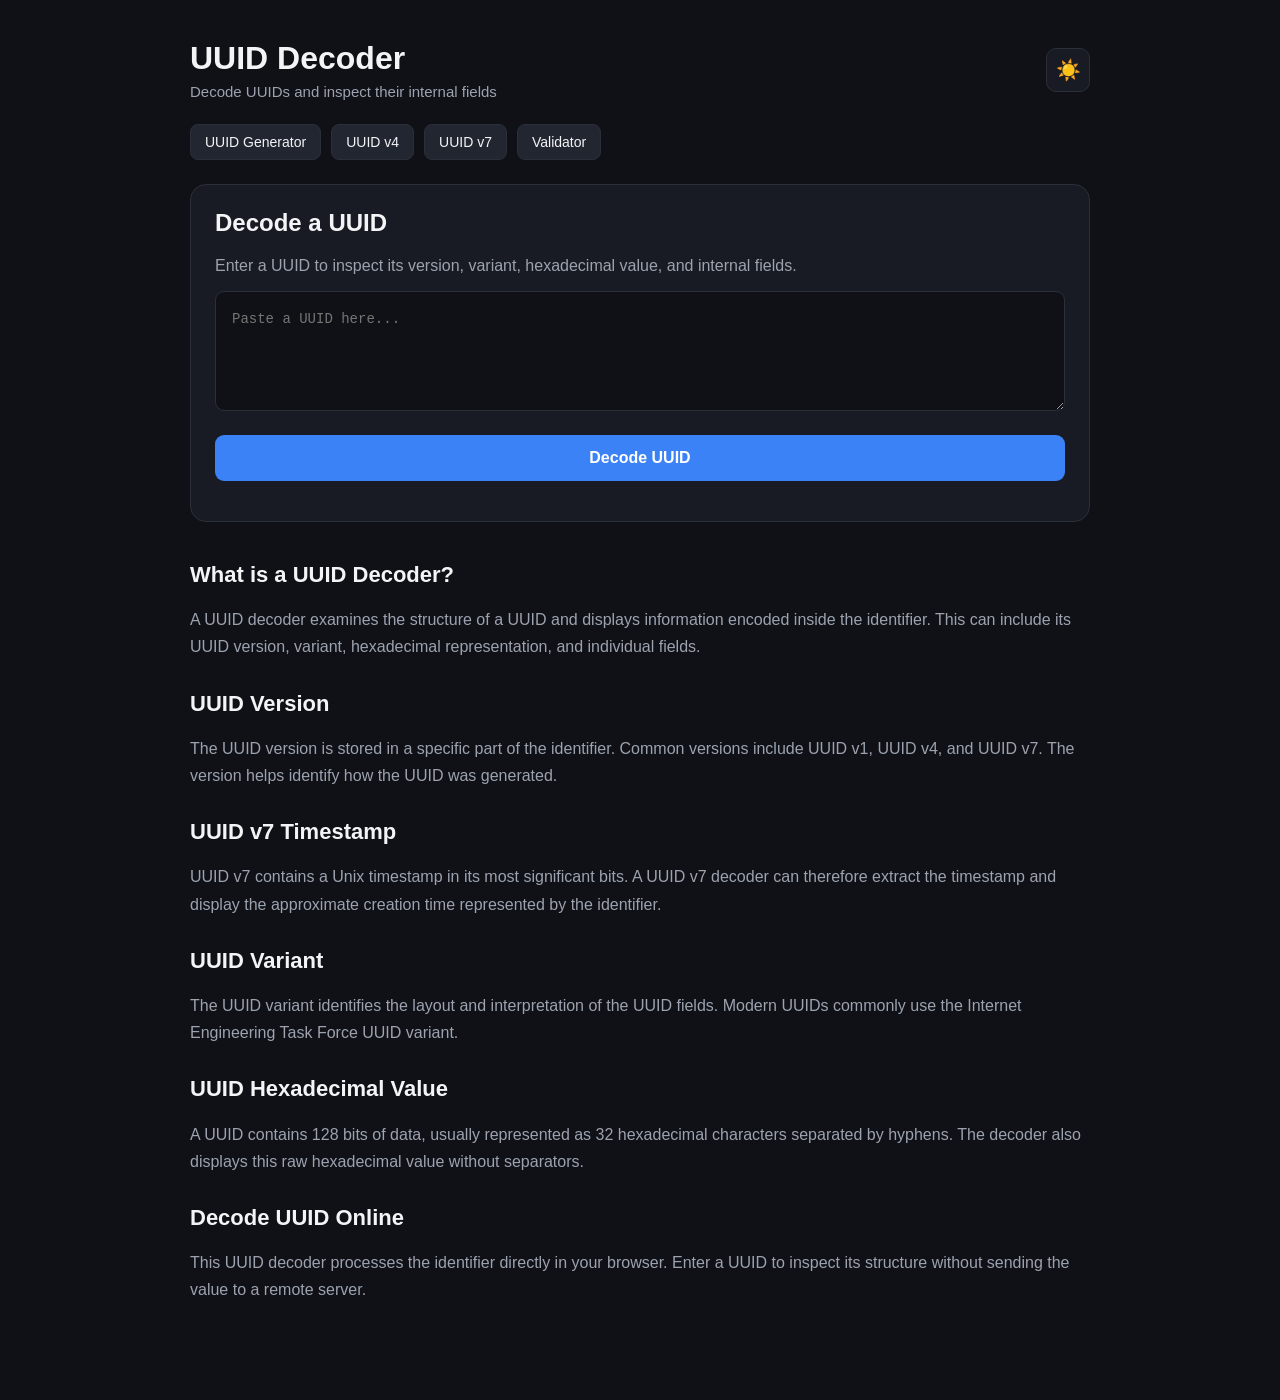
==== uuid-decoder.html @ 00019087 "Add files via upload" ====
<!DOCTYPE html>
<html lang="en">

<head>

    <meta charset="UTF-8">

    <meta
        name="viewport"
        content="width=device-width, initial-scale=1.0"
    >

    <title>UUID Decoder - Decode UUIDs Online</title>

    <meta
        name="description"
        content="Free online UUID decoder. Decode UUIDs and inspect their version, variant, timestamp, hexadecimal value, and individual fields."
    >

    <meta
        name="robots"
        content="index, follow"
    >

    <link
        rel="stylesheet"
        href="style.css"
    >

</head>

<body>

<main class="container">

    <header class="header">

        <div>

            <h1>UUID Decoder</h1>

            <p>
                Decode UUIDs and inspect their internal fields
            </p>

        </div>

        <button
            id="themeButton"
            class="theme-button"
        >
            ☀️
        </button>

    </header>


<div class="page-navigation">

    <a href="index.html">
        UUID Generator
    </a>

    <a href="uuid-v4-generator.html">
        UUID v4
    </a>

    <a href="uuid-v7-generator.html">
        UUID v7
    </a>

    <a href="uuid-validator.html">
        Validator
    </a>

</div>


    <section
        class="decoder"
        id="decoderTool"
        style="display: block;"
    >

        <h2>
            Decode a UUID
        </h2>

        <p class="decoder-description">
            Enter a UUID to inspect its version, variant,
            hexadecimal value, and internal fields.
        </p>


        <textarea
            id="decoderInput"
            class="decoder-input"
            placeholder="Paste a UUID here..."
        ></textarea>


        <button
            id="decodeButton"
            class="generate-button"
        >
            Decode UUID
        </button>


        <div
            id="decoderResults"
            class="decoder-results"
        ></div>

    </section>


    <section class="info">

        <h2>
            What is a UUID Decoder?
        </h2>

        <p>
            A UUID decoder examines the structure of a UUID and
            displays information encoded inside the identifier.
            This can include its UUID version, variant, hexadecimal
            representation, and individual fields.
        </p>


        <h2>
            UUID Version
        </h2>

        <p>
            The UUID version is stored in a specific part of the
            identifier. Common versions include UUID v1, UUID v4,
            and UUID v7. The version helps identify how the UUID
            was generated.
        </p>


        <h2>
            UUID v7 Timestamp
        </h2>

        <p>
            UUID v7 contains a Unix timestamp in its most
            significant bits. A UUID v7 decoder can therefore
            extract the timestamp and display the approximate
            creation time represented by the identifier.
        </p>


        <h2>
            UUID Variant
        </h2>

        <p>
            The UUID variant identifies the layout and interpretation
            of the UUID fields. Modern UUIDs commonly use the
            Internet Engineering Task Force UUID variant.
        </p>


        <h2>
            UUID Hexadecimal Value
        </h2>

        <p>
            A UUID contains 128 bits of data, usually represented
            as 32 hexadecimal characters separated by hyphens.
            The decoder also displays this raw hexadecimal value
            without separators.
        </p>


        <h2>
            Decode UUID Online
        </h2>

        <p>
            This UUID decoder processes the identifier directly
            in your browser. Enter a UUID to inspect its structure
            without sending the value to a remote server.
        </p>

    </section>

</main>


<script src="script.js"></script>

</body>

</html>
---- style.css ----
* {
    box-sizing: border-box;
}

:root {
    --bg: #f5f7fb;
    --card: #ffffff;
    --text: #111827;
    --muted: #6b7280;
    --border: #e5e7eb;
    --primary: #2563eb;
    --primary-hover: #1d4ed8;
    --button-bg: #f3f4f6;
}

body.dark {
    --bg: #0f1117;
    --card: #181b23;
    --text: #f3f4f6;
    --muted: #9ca3af;
    --border: #2a2f3a;
    --primary: #3b82f6;
    --primary-hover: #2563eb;
    --button-bg: #222631;
}

body {
    margin: 0;
    font-family: Arial, Helvetica, sans-serif;
    background: var(--bg);
    color: var(--text);
    transition: background 0.2s, color 0.2s;
}

.container {
    width: min(900px, calc(100% - 32px));
    margin: 0 auto;
    padding: 40px 0 80px;
}

.header {
    display: flex;
    justify-content: space-between;
    align-items: center;
    margin-bottom: 24px;
}

.header h1 {
    margin: 0 0 6px;
    font-size: 32px;
}

.header p {
    margin: 0;
    color: var(--muted);
    font-size: 15px;
}

.theme-button {
    width: 44px;
    height: 44px;
    border: 1px solid var(--border);
    border-radius: 10px;
    background: var(--card);
    color: var(--text);
    cursor: pointer;
    font-size: 20px;
}

.generator {
    background: var(--card);
    border: 1px solid var(--border);
    border-radius: 16px;
    padding: 24px;
    box-shadow: 0 8px 30px rgba(0, 0, 0, 0.04);
}

.version-buttons,
.amount-buttons {
    display: flex;
    gap: 8px;
    flex-wrap: wrap;
}

.version-button,
.amount-button {
    border: 1px solid var(--border);
    background: var(--button-bg);
    color: var(--text);
    padding: 10px 16px;
    border-radius: 8px;
    cursor: pointer;
    font-size: 14px;
    transition: 0.15s;
}

.version-button:hover,
.amount-button:hover {
    border-color: var(--primary);
}

.version-button.active,
.amount-button.active {
    background: var(--primary);
    border-color: var(--primary);
    color: white;
}

.amount-buttons {
    margin-top: 14px;
}

.generate-button {
    width: 100%;
    margin-top: 20px;
    padding: 14px;
    border: none;
    border-radius: 9px;
    background: var(--primary);
    color: white;
    font-size: 16px;
    font-weight: 600;
    cursor: pointer;
    transition: 0.15s;
}

.generate-button:hover {
    background: var(--primary-hover);
}

.output-header {
    display: flex;
    justify-content: space-between;
    align-items: center;
    margin-top: 24px;
    margin-bottom: 8px;
}

#resultCount {
    color: var(--muted);
    font-size: 14px;
}

.output-actions {
    display: flex;
    gap: 8px;
}

.output-actions button {
    border: 1px solid var(--border);
    background: var(--button-bg);
    color: var(--text);
    padding: 8px 12px;
    border-radius: 7px;
    cursor: pointer;
}

.output-actions button:hover {
    border-color: var(--primary);
}

#output {
    width: 100%;
    min-height: 300px;
    resize: vertical;
    padding: 16px;
    border: 1px solid var(--border);
    border-radius: 9px;
    background: var(--bg);
    color: var(--text);
    font-family: monospace;
    font-size: 14px;
    line-height: 1.6;
    outline: none;
}

.output:focus {
    border-color: var(--primary);
}

.options {
    display: flex;
    flex-wrap: wrap;
    gap: 18px;
    margin-top: 16px;
}

.options label {
    display: flex;
    align-items: center;
    gap: 7px;
    color: var(--muted);
    font-size: 14px;
    cursor: pointer;
}

.options input {
    width: 16px;
    height: 16px;
}

.info {
    margin-top: 40px;
}

.info h2 {
    margin-top: 30px;
    font-size: 22px;
}

.info p {
    color: var(--muted);
    line-height: 1.7;
}

@media (max-width: 600px) {
    .container {
        width: min(100% - 20px, 900px);
        padding-top: 20px;
    }

    .generator {
        padding: 16px;
    }

    .header h1 {
        font-size: 26px;
    }

    .output-header {
        align-items: flex-start;
        gap: 10px;
        flex-direction: column;
    }

    .output-actions {
        width: 100%;
    }

    .output-actions button {
        flex: 1;
    }

    .amount-button,
    .version-button {
        flex: 1;
    }
}

.format-section {
    margin-top: 20px;
}

.format-section label {
    display: block;
    margin-bottom: 8px;
    color: var(--muted);
    font-size: 14px;
}

.format-section select {
    width: 100%;
    padding: 11px 12px;
    border: 1px solid var(--border);
    border-radius: 8px;
    background: var(--button-bg);
    color: var(--text);
    font-size: 14px;
    cursor: pointer;
    outline: none;
}

.format-section select:focus {
    border-color: var(--primary);
}

.amount-section {
    margin-top: 14px;
}

.amount-section label {
    display: block;
    margin-bottom: 8px;
    color: var(--muted);
    font-size: 14px;
}

.amount-section input {
    width: 100%;
    padding: 11px 12px;
    border: 1px solid var(--border);
    border-radius: 8px;
    background: var(--button-bg);
    color: var(--text);
    font-size: 15px;
    outline: none;
}

.amount-section input:focus {
    border-color: var(--primary);
}

.sql-options {
    display: none;
    grid-template-columns: 1fr 1fr;
    gap: 12px;
    margin-top: 14px;
}

.sql-options.visible {
    display: grid;
}

.sql-options label {
    display: block;
    margin-bottom: 8px;
    color: var(--muted);
    font-size: 14px;
}

.sql-options input {
    width: 100%;
    padding: 11px 12px;
    border: 1px solid var(--border);
    border-radius: 8px;
    background: var(--button-bg);
    color: var(--text);
    font-size: 14px;
    outline: none;
}

.sql-options input:focus {
    border-color: var(--primary);
}

@media (max-width: 600px) {
    .sql-options {
        grid-template-columns: 1fr;
    }
}

.tool-tabs {
    display: flex;
    gap: 6px;
    margin-bottom: 16px;
    padding: 4px;
    background: var(--button-bg);
    border-radius: 10px;
}

.tool-tab {
    flex: 1;
    padding: 10px;
    border: none;
    border-radius: 7px;
    background: transparent;
    color: var(--muted);
    cursor: pointer;
    font-size: 14px;
}

.tool-tab.active {
    background: var(--card);
    color: var(--text);
    box-shadow: 0 1px 4px rgba(0, 0, 0, 0.08);
}

.validator {
    display: none;
    background: var(--card);
    border: 1px solid var(--border);
    border-radius: 16px;
    padding: 24px;
}

.validator h2 {
    margin-top: 0;
}

.validator-description {
    color: var(--muted);
}

.validator-input {
    width: 100%;
    min-height: 220px;
    resize: vertical;
    padding: 16px;
    border: 1px solid var(--border);
    border-radius: 9px;
    background: var(--bg);
    color: var(--text);
    font-family: monospace;
    font-size: 14px;
    line-height: 1.6;
    outline: none;
}

.validator-input:focus {
    border-color: var(--primary);
}

.validation-results {
    margin-top: 16px;
    font-family: monospace;
    font-size: 14px;
}

.validation-item {
    padding: 10px 12px;
    margin-bottom: 6px;
    border: 1px solid var(--border);
    border-radius: 7px;
    word-break: break-all;
}

.validation-item.valid {
    border-color: #22c55e;
}

.validation-item.invalid {
    border-color: #ef4444;
}

.decoder {
    display: none;
    background: var(--card);
    border: 1px solid var(--border);
    border-radius: 16px;
    padding: 24px;
}

.decoder h2 {
    margin-top: 0;
}

.decoder-description {
    color: var(--muted);
}

.decoder-input {
    width: 100%;
    min-height: 120px;
    resize: vertical;
    padding: 16px;
    border: 1px solid var(--border);
    border-radius: 9px;
    background: var(--bg);
    color: var(--text);
    font-family: monospace;
    font-size: 14px;
    line-height: 1.6;
    outline: none;
    box-sizing: border-box;
}

.decoder-input:focus {
    border-color: var(--primary);
}

.decoder-results {
    margin-top: 16px;
}

.decoder-item {
    display: flex;
    justify-content: space-between;
    gap: 20px;
    padding: 12px 14px;
    border-bottom: 1px solid var(--border);
}

.decoder-label {
    color: var(--muted);
}

.decoder-value {
    font-family: monospace;
    text-align: right;
    word-break: break-all;
}

.decoder-error {
    padding: 12px 14px;
    border: 1px solid #ef4444;
    border-radius: 8px;
}

@media (max-width: 600px) {
    .decoder-item {
        flex-direction: column;
        gap: 5px;
    }

    .decoder-value {
        text-align: left;
    }
}

/* =========================
   PAGE NAVIGATION
========================= */

.page-navigation {
    display: flex;
    flex-wrap: wrap;
    gap: 10px;
    margin: 24px 0;
}

.page-navigation a {
    display: inline-flex;
    align-items: center;
    justify-content: center;
    padding: 9px 14px;

    background: var(--button-bg);
    color: var(--text);

    border: 1px solid var(--border);
    border-radius: 8px;

    text-decoration: none;
    font-size: 14px;
    font-weight: 500;

    transition:
        background 0.15s ease,
        border-color 0.15s ease,
        transform 0.15s ease;
}

.page-navigation a:hover {
    background: var(--primary);
    border-color: var(--primary);
    color: white;
    transform: translateY(-1px);
}

.page-navigation a:active {
    transform: translateY(0);
}

@media (max-width: 600px) {
    .page-navigation {
        display: grid;
        grid-template-columns: 1fr 1fr;
    }

    .page-navigation a {
        width: 100%;
        box-sizing: border-box;
    }
}
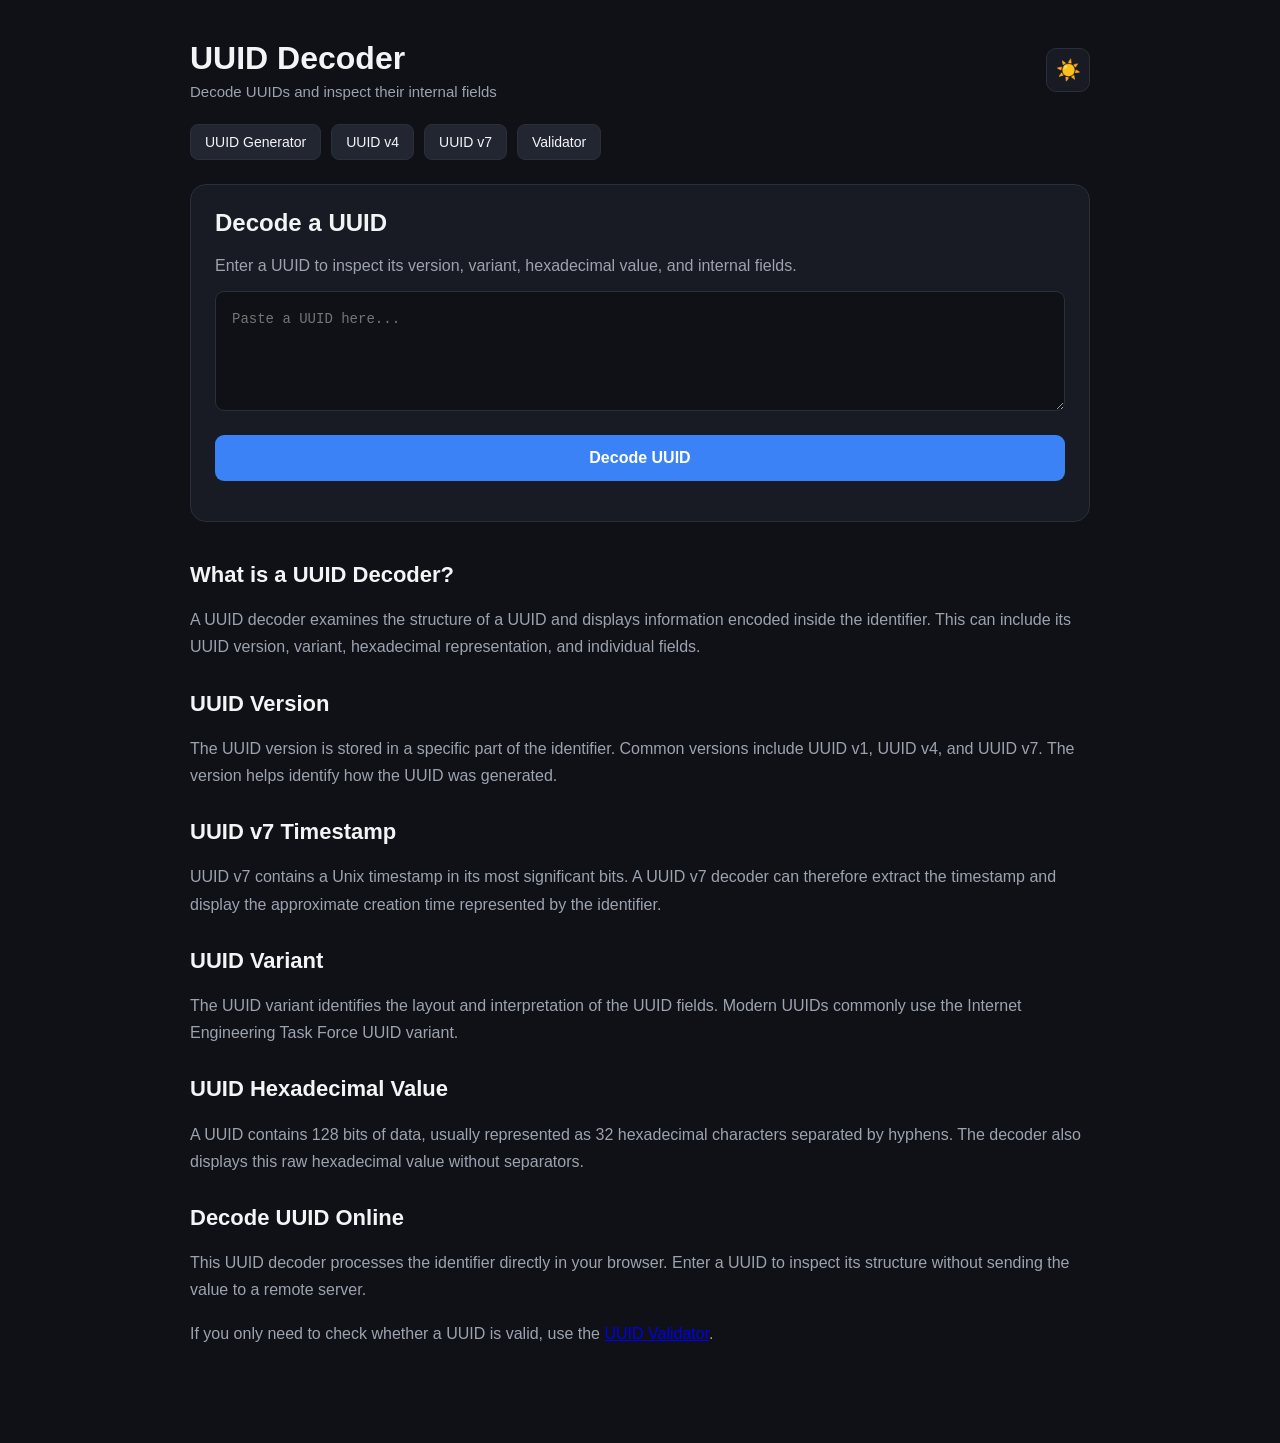
==== commit 3d81e63e: "Update uuid-decoder.html" ====
--- a/uuid-decoder.html
+++ b/uuid-decoder.html
@@ -21,6 +21,25 @@
         name="robots"
         content="index, follow"
     >
+
+    <link
+    rel="canonical"
+    href="https://uuid-generator.asgfhsjsks.workers.dev/uuid-decoder"
+>
+
+<meta property="og:title" content="UUID Decoder - Decode UUIDs Online">
+
+<meta
+    property="og:description"
+    content="Free online UUID decoder. Decode UUIDs and inspect their version, variant, timestamp, hexadecimal value, and individual fields."
+>
+
+<meta property="og:type" content="website">
+
+<meta
+    property="og:url"
+    content="https://uuid-generator.asgfhsjsks.workers.dev/uuid-decoder"
+>
 
     <link
         rel="stylesheet"
@@ -57,19 +76,19 @@
 
 <div class="page-navigation">
 
-    <a href="index.html">
+    <a href="index">
         UUID Generator
     </a>
 
-    <a href="uuid-v4-generator.html">
+    <a href="uuid-v4-generator">
         UUID v4
     </a>
 
-    <a href="uuid-v7-generator.html">
+    <a href="uuid-v7-generator">
         UUID v7
     </a>
 
-    <a href="uuid-validator.html">
+    <a href="uuid-validator">
         Validator
     </a>
 
@@ -186,6 +205,11 @@
             without sending the value to a remote server.
         </p>
 
+        <p>
+    If you only need to check whether a UUID is valid,
+    use the <a href="uuid-validator">UUID Validator</a>.
+</p>
+
     </section>
 
 </main>
@@ -195,4 +219,4 @@
 
 </body>
 
-</html>+</html>
--- a/style.css
+++ b/style.css
@@ -551,4 +551,13 @@
         width: 100%;
         box-sizing: border-box;
     }
-}+}
+
+.intro {
+    max-width: 760px;
+    margin: 0 auto 24px;
+    color: var(--muted);
+    font-size: 15px;
+    line-height: 1.7;
+    text-align: center;
+}
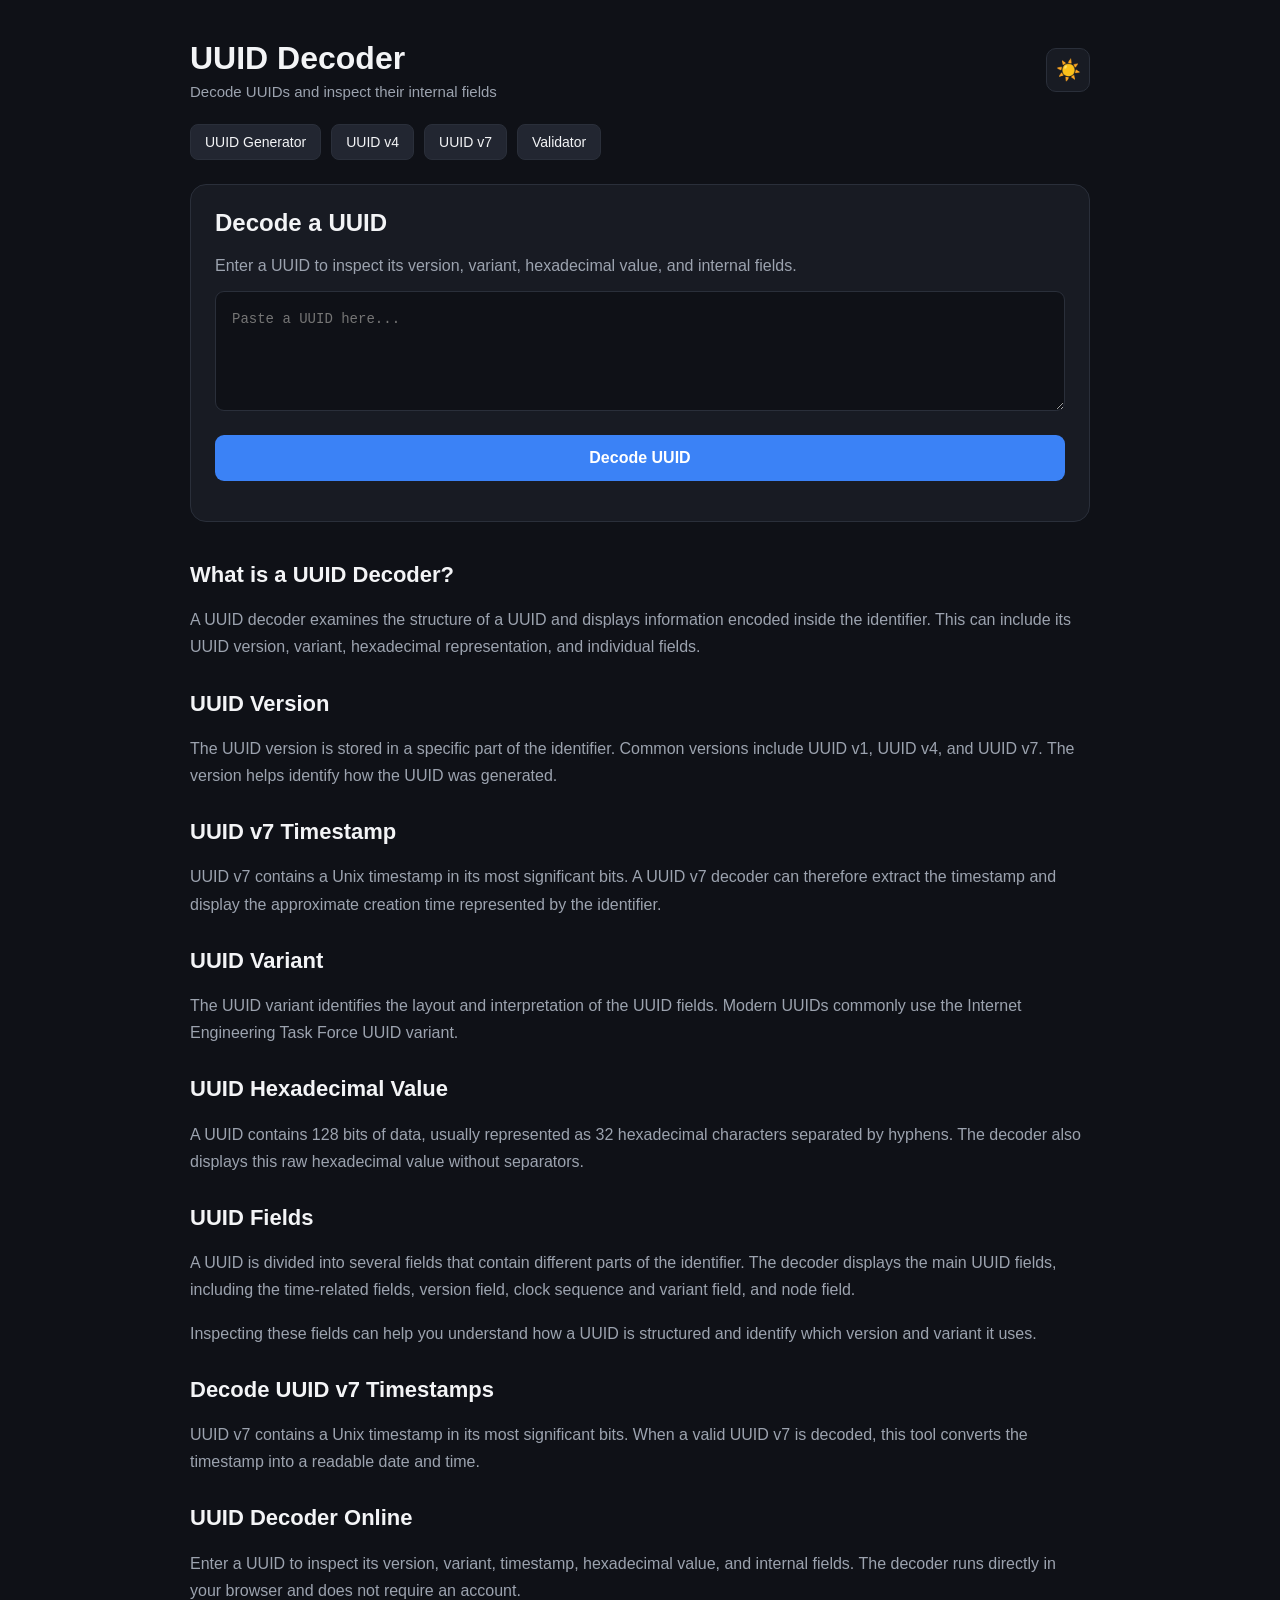
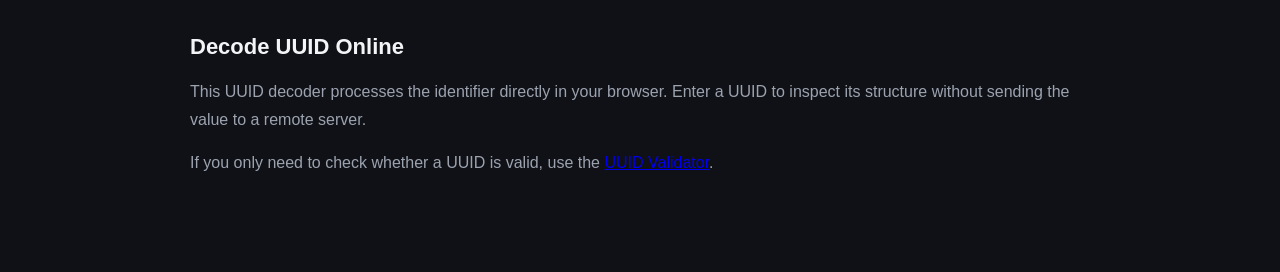
==== commit af1b3fb9: "Update uuid-decoder.html" ====
--- a/uuid-decoder.html
+++ b/uuid-decoder.html
@@ -194,6 +194,42 @@
             without separators.
         </p>
 
+        <h2>
+    UUID Fields
+</h2>
+
+<p>
+    A UUID is divided into several fields that contain different
+    parts of the identifier. The decoder displays the main UUID
+    fields, including the time-related fields, version field,
+    clock sequence and variant field, and node field.
+</p>
+
+<p>
+    Inspecting these fields can help you understand how a UUID is
+    structured and identify which version and variant it uses.
+</p>
+
+        <h2>
+    Decode UUID v7 Timestamps
+</h2>
+
+<p>
+    UUID v7 contains a Unix timestamp in its most significant
+    bits. When a valid UUID v7 is decoded, this tool converts the
+    timestamp into a readable date and time.
+</p>
+
+        <h2>
+    UUID Decoder Online
+</h2>
+
+<p>
+    Enter a UUID to inspect its version, variant, timestamp,
+    hexadecimal value, and internal fields. The decoder runs
+    directly in your browser and does not require an account.
+</p>
+
 
         <h2>
             Decode UUID Online
